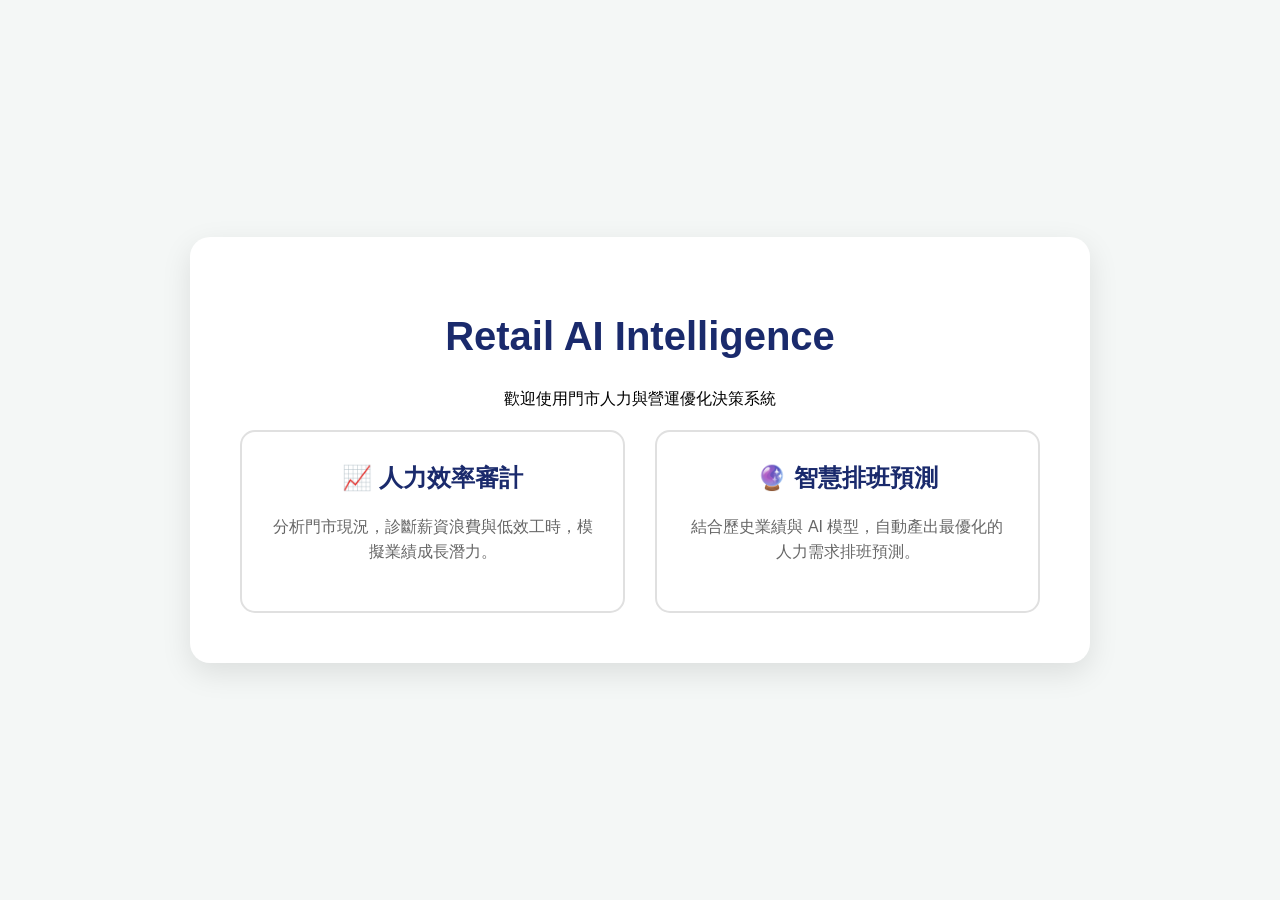
==== templates/index.html @ cd5d77ad "api修改" ====
<!DOCTYPE html>
<html lang="zh-TW">
<head>
    <meta charset="UTF-8">
    <meta name="viewport" content="width=device-width, initial-scale=1.0">
    <title>Retail AI Intelligence - 門市智慧決策系統</title>
    <style>
        body { font-family: 'PingFang TC', 'Microsoft JhengHei', sans-serif; background: #f4f7f6; margin: 0; display: flex; align-items: center; justify-content: center; height: 100vh; }
        .container { text-align: center; background: white; padding: 50px; border-radius: 20px; box-shadow: 0 10px 30px rgba(0,0,0,0.1); max-width: 800px; }
        h1 { color: #1a2a6c; margin-bottom: 30px; font-size: 2.5em; }
        .grid { display: grid; grid-template-columns: 1fr 1fr; gap: 30px; margin-top: 20px; }
        .card { padding: 30px; border: 2px solid #e0e0e0; border-radius: 15px; text-decoration: none; color: inherit; transition: all 0.3s; }
        .card:hover { transform: translateY(-10px); border-color: #1a2a6c; box-shadow: 0 5px 15px rgba(26,42,108,0.2); }
        .card h2 { color: #1a2a6c; margin-top: 0; }
        .card p { color: #666; line-height: 1.6; }
    </style>
</head>
<body>
    <div class="container">
        <h1>Retail AI Intelligence</h1>
        <p>歡迎使用門市人力與營運優化決策系統</p>
        <div class="grid">
            <a href="/audit" class="card">
                <h2>📈 人力效率審計</h2>
                <p>分析門市現況，診斷薪資浪費與低效工時，模擬業績成長潛力。</p>
            </a>
            <a href="/forecast" class="card">
                <h2>🔮 智慧排班預測</h2>
                <p>結合歷史業績與 AI 模型，自動產出最優化的人力需求排班預測。</p>
            </a>
        </div>
    </div>
</body>
</html>
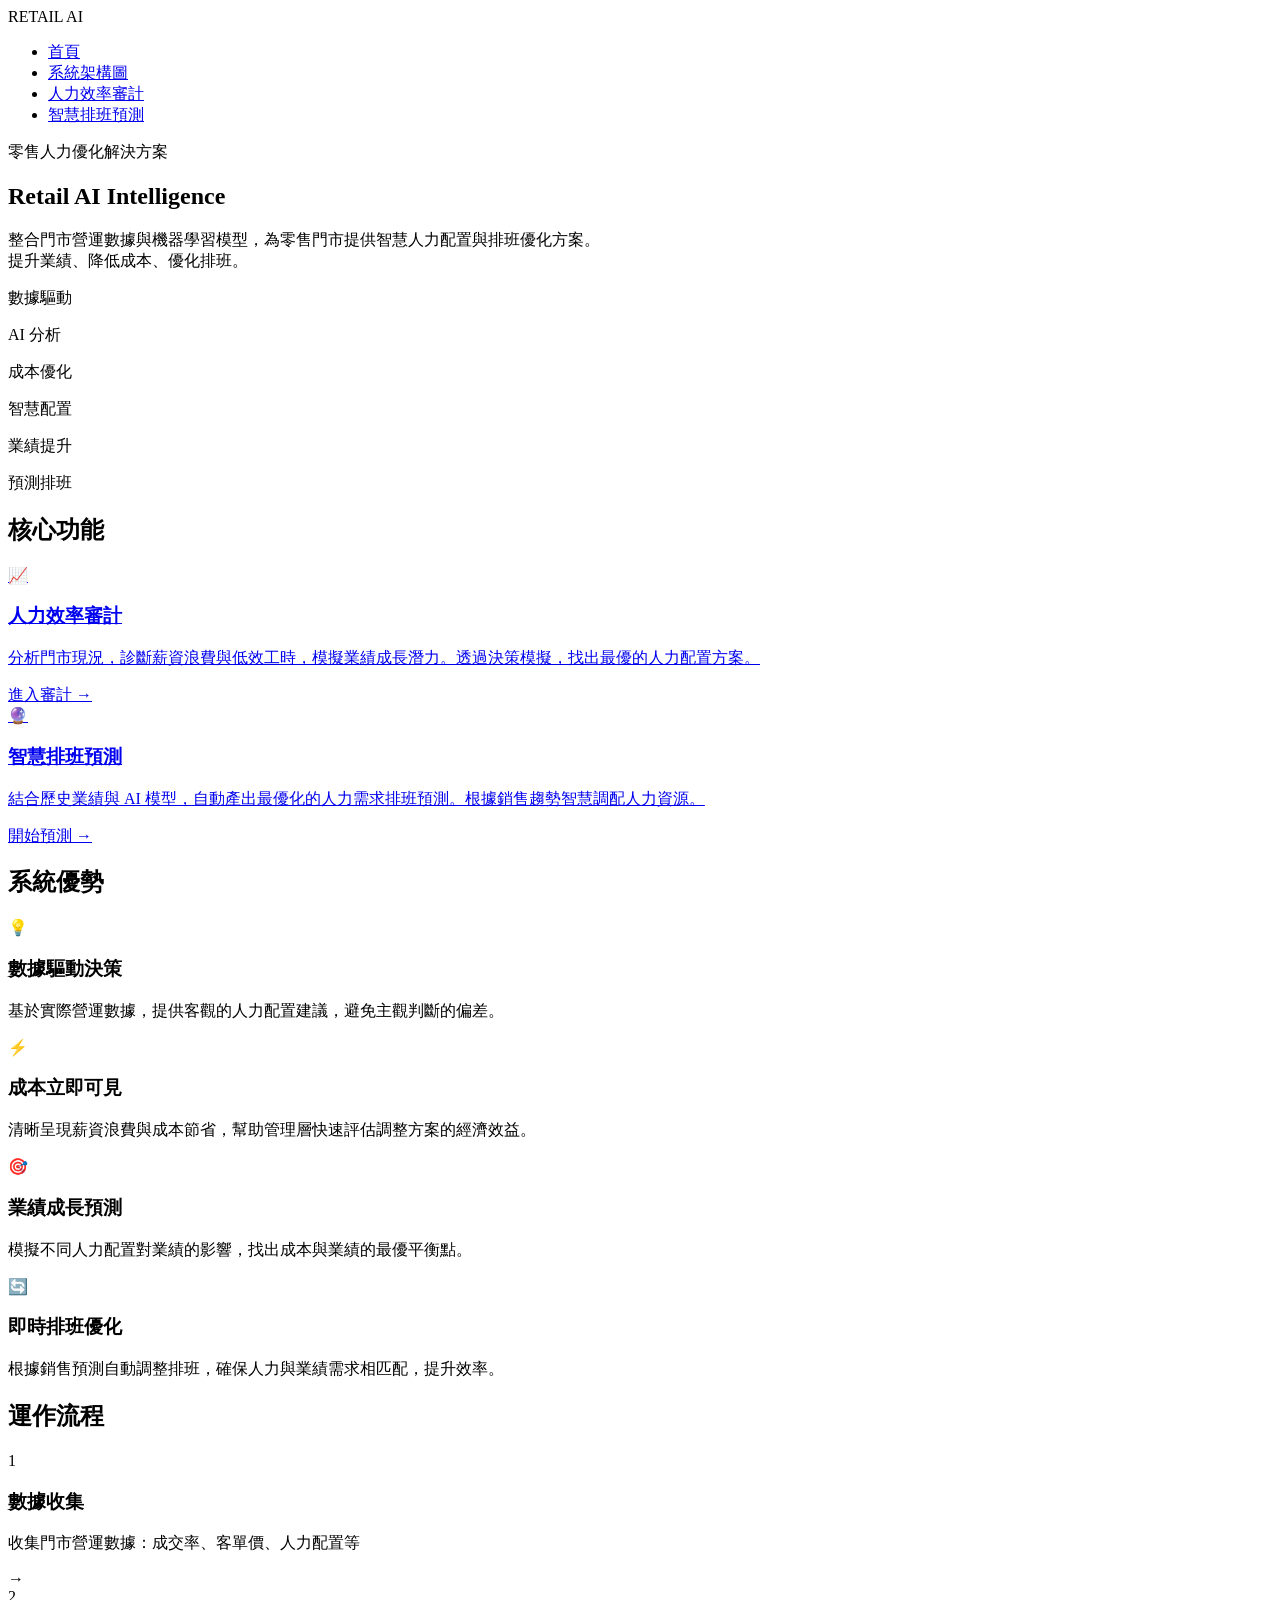
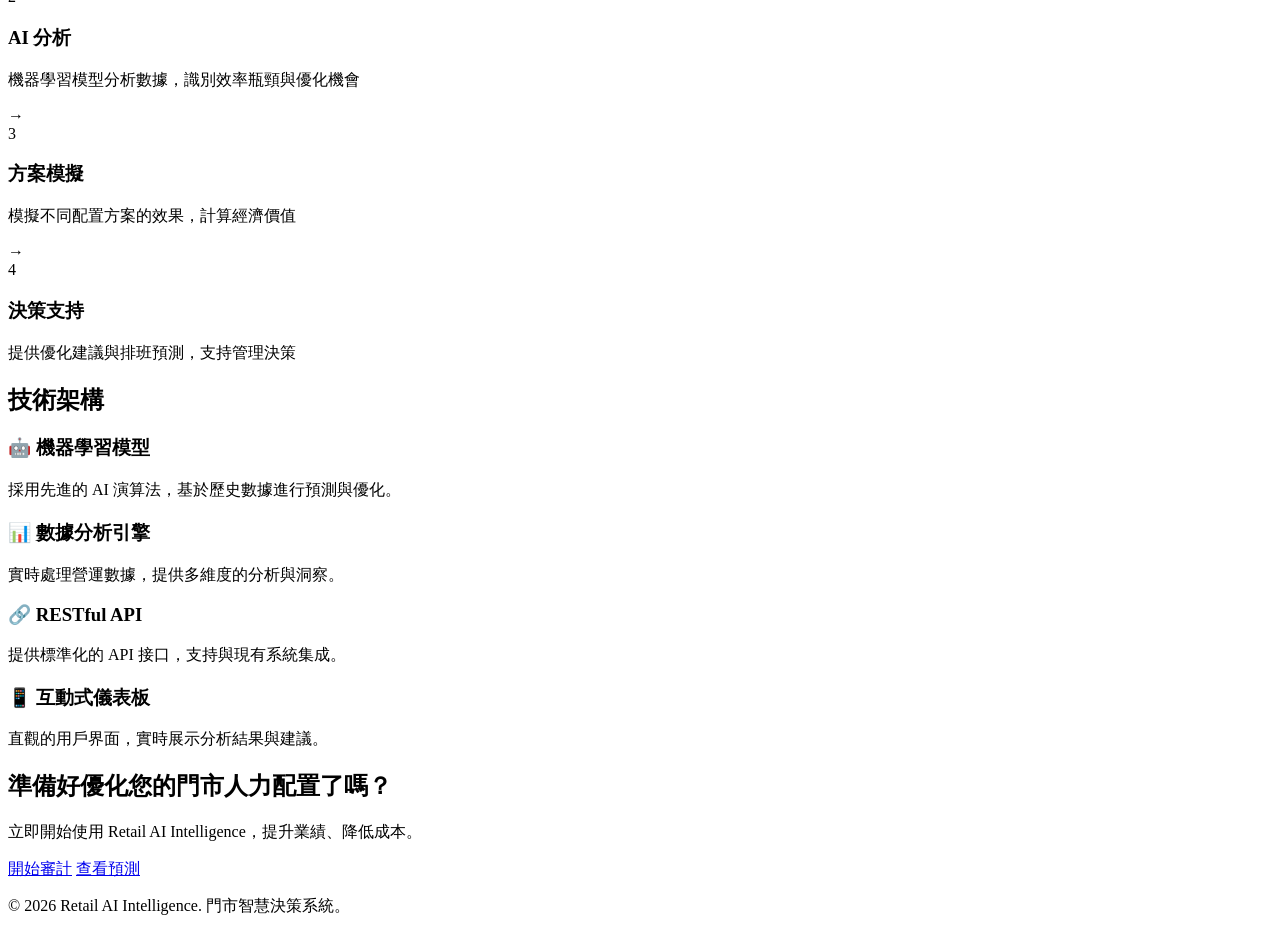
==== commit e0c8e11b: "網頁改寫" ====
--- a/templates/index.html
+++ b/templates/index.html
@@ -4,31 +4,180 @@
     <meta charset="UTF-8">
     <meta name="viewport" content="width=device-width, initial-scale=1.0">
     <title>Retail AI Intelligence - 門市智慧決策系統</title>
-    <style>
-        body { font-family: 'PingFang TC', 'Microsoft JhengHei', sans-serif; background: #f4f7f6; margin: 0; display: flex; align-items: center; justify-content: center; height: 100vh; }
-        .container { text-align: center; background: white; padding: 50px; border-radius: 20px; box-shadow: 0 10px 30px rgba(0,0,0,0.1); max-width: 800px; }
-        h1 { color: #1a2a6c; margin-bottom: 30px; font-size: 2.5em; }
-        .grid { display: grid; grid-template-columns: 1fr 1fr; gap: 30px; margin-top: 20px; }
-        .card { padding: 30px; border: 2px solid #e0e0e0; border-radius: 15px; text-decoration: none; color: inherit; transition: all 0.3s; }
-        .card:hover { transform: translateY(-10px); border-color: #1a2a6c; box-shadow: 0 5px 15px rgba(26,42,108,0.2); }
-        .card h2 { color: #1a2a6c; margin-top: 0; }
-        .card p { color: #666; line-height: 1.6; }
-    </style>
+    <link rel="stylesheet" href="{{ url_for('stylesheet', path='styles.css') }}">
 </head>
 <body>
-    <div class="container">
-        <h1>Retail AI Intelligence</h1>
-        <p>歡迎使用門市人力與營運優化決策系統</p>
-        <div class="grid">
-            <a href="/audit" class="card">
-                <h2>📈 人力效率審計</h2>
-                <p>分析門市現況，診斷薪資浪費與低效工時，模擬業績成長潛力。</p>
-            </a>
-            <a href="/forecast" class="card">
-                <h2>🔮 智慧排班預測</h2>
-                <p>結合歷史業績與 AI 模型，自動產出最優化的人力需求排班預測。</p>
-            </a>
+    <!-- Navigation Bar -->
+    <nav class="navbar">
+        <div class="nav-container">
+            <div class="nav-logo">RETAIL AI</div>
+            <ul class="nav-menu">
+                <li><a href="/" class="nav-link active">首頁</a></li>
+                <li><a href="/system_architecture" class="nav-link">系統架構圖</a></li>
+                <li><a href="/Labor_Efficiency_Audit" class="nav-link">人力效率審計</a></li>
+                <li><a href="/pages/forecast" class="nav-link">智慧排班預測</a></li>
+            </ul>
         </div>
-    </div>
+    </nav>
+
+    <!-- Main Content -->
+    <main class="container">
+        <section class="hero">
+            <div class="hero-content">
+                <p class="hero-label">零售人力優化解決方案</p>
+                <h1 class="hero-title" style="color: var(--primary-red);">Retail AI Intelligence</h1>
+                <p class="hero-description">
+                    整合門市營運數據與機器學習模型，為零售門市提供智慧人力配置與排班優化方案。<br>
+                    提升業績、降低成本、優化排班。
+                </p>
+            </div>
+
+            <div class="stats-grid">
+                <div class="stat-card">
+                    <p class="stat-label">數據驅動</p>
+                    <p class="stat-value">AI 分析</p>
+                </div>
+                <div class="stat-card">
+                    <p class="stat-label">成本優化</p>
+                    <p class="stat-value">智慧配置</p>
+                </div>
+                <div class="stat-card">
+                    <p class="stat-label">業績提升</p>
+                    <p class="stat-value">預測排班</p>
+                </div>
+            </div>
+        </section>
+
+        <!-- Features Section -->
+        <section class="features-section">
+            <h2 class="section-title">核心功能</h2>
+            
+            <div class="features-grid">
+                <a href="/pages/audit" class="feature-card">
+                    <div class="feature-icon">📈</div>
+                    <h3>人力效率審計</h3>
+                    <p>分析門市現況，診斷薪資浪費與低效工時，模擬業績成長潛力。透過決策模擬，找出最優的人力配置方案。</p>
+                    <div class="feature-cta">進入審計 →</div>
+                </a>
+
+                <a href="/pages/forecast" class="feature-card">
+                    <div class="feature-icon">🔮</div>
+                    <h3>智慧排班預測</h3>
+                    <p>結合歷史業績與 AI 模型，自動產出最優化的人力需求排班預測。根據銷售趨勢智慧調配人力資源。</p>
+                    <div class="feature-cta">開始預測 →</div>
+                </a>
+            </div>
+        </section>
+
+        <!-- Benefits Section -->
+        <section class="benefits-section">
+            <h2 class="section-title">系統優勢</h2>
+            
+            <div class="benefits-grid">
+                <div class="benefit-card">
+                    <div class="benefit-icon">💡</div>
+                    <h3>數據驅動決策</h3>
+                    <p>基於實際營運數據，提供客觀的人力配置建議，避免主觀判斷的偏差。</p>
+                </div>
+
+                <div class="benefit-card">
+                    <div class="benefit-icon">⚡</div>
+                    <h3>成本立即可見</h3>
+                    <p>清晰呈現薪資浪費與成本節省，幫助管理層快速評估調整方案的經濟效益。</p>
+                </div>
+
+                <div class="benefit-card">
+                    <div class="benefit-icon">🎯</div>
+                    <h3>業績成長預測</h3>
+                    <p>模擬不同人力配置對業績的影響，找出成本與業績的最優平衡點。</p>
+                </div>
+
+                <div class="benefit-card">
+                    <div class="benefit-icon">🔄</div>
+                    <h3>即時排班優化</h3>
+                    <p>根據銷售預測自動調整排班，確保人力與業績需求相匹配，提升效率。</p>
+                </div>
+            </div>
+        </section>
+
+        <!-- How It Works Section -->
+        <section class="how-it-works">
+            <h2 class="section-title">運作流程</h2>
+            
+            <div class="process-grid">
+                <div class="process-step">
+                    <div class="step-number">1</div>
+                    <h3>數據收集</h3>
+                    <p>收集門市營運數據：成交率、客單價、人力配置等</p>
+                </div>
+
+                <div class="process-arrow">→</div>
+
+                <div class="process-step">
+                    <div class="step-number">2</div>
+                    <h3>AI 分析</h3>
+                    <p>機器學習模型分析數據，識別效率瓶頸與優化機會</p>
+                </div>
+
+                <div class="process-arrow">→</div>
+
+                <div class="process-step">
+                    <div class="step-number">3</div>
+                    <h3>方案模擬</h3>
+                    <p>模擬不同配置方案的效果，計算經濟價值</p>
+                </div>
+
+                <div class="process-arrow">→</div>
+
+                <div class="process-step">
+                    <div class="step-number">4</div>
+                    <h3>決策支持</h3>
+                    <p>提供優化建議與排班預測，支持管理決策</p>
+                </div>
+            </div>
+        </section>
+
+        <!-- Tech Stack Section -->
+        <section class="tech-section">
+            <h2 class="section-title">技術架構</h2>
+            
+            <div class="tech-grid">
+                <div class="tech-card">
+                    <h3>🤖 機器學習模型</h3>
+                    <p>採用先進的 AI 演算法，基於歷史數據進行預測與優化。</p>
+                </div>
+
+                <div class="tech-card">
+                    <h3>📊 數據分析引擎</h3>
+                    <p>實時處理營運數據，提供多維度的分析與洞察。</p>
+                </div>
+
+                <div class="tech-card">
+                    <h3>🔗 RESTful API</h3>
+                    <p>提供標準化的 API 接口，支持與現有系統集成。</p>
+                </div>
+
+                <div class="tech-card">
+                    <h3>📱 互動式儀表板</h3>
+                    <p>直觀的用戶界面，實時展示分析結果與建議。</p>
+                </div>
+            </div>
+        </section>
+
+        <!-- CTA Section -->
+        <section class="cta-section">
+            <h2>準備好優化您的門市人力配置了嗎？</h2>
+            <p>立即開始使用 Retail AI Intelligence，提升業績、降低成本。</p>
+            <div class="cta-buttons">
+                <a href="/pages/audit" class="btn btn-primary">開始審計</a>
+                <a href="/pages/forecast" class="btn btn-secondary">查看預測</a>
+            </div>
+        </section>
+    </main>
+
+    <!-- Footer -->
+    <footer class="footer">
+        <p>&copy; 2026 Retail AI Intelligence. 門市智慧決策系統。</p>
+    </footer>
 </body>
 </html>
